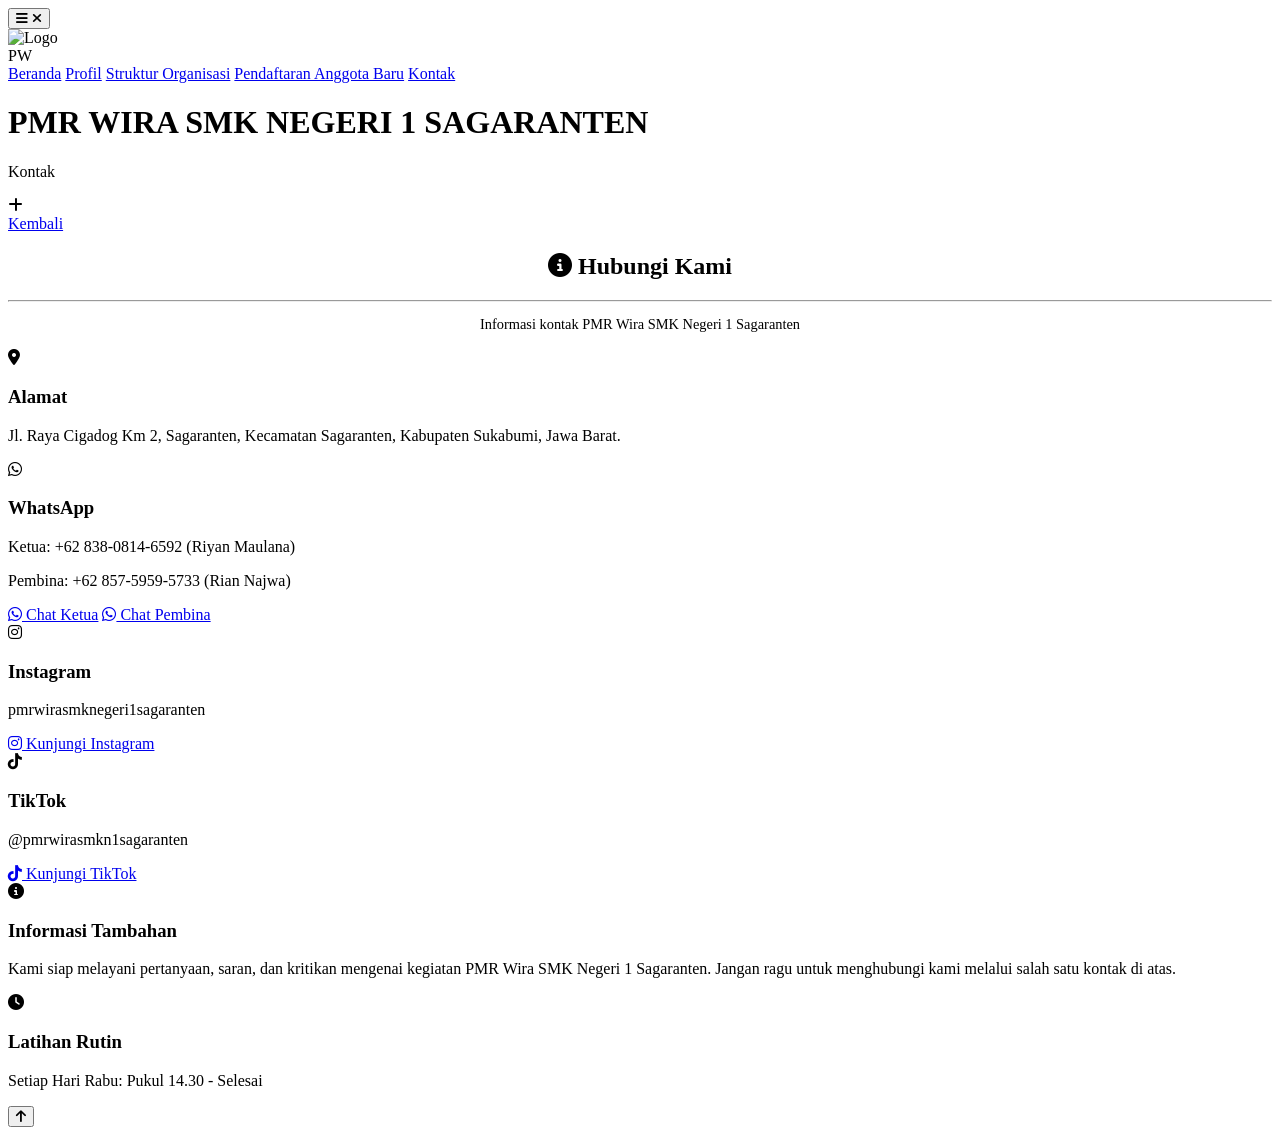
==== kontak.html @ 3808fcbd "Add files via upload" ====
<!DOCTYPE html>
<html lang="id">
<head>
<meta charset="UTF-8">
<meta name="viewport" content="width=device-width, initial-scale=1.0">
<title>Kontak - PMR Wira SMK Negeri 1 Sagaranten</title>
<link rel="preconnect" href="https://fonts.googleapis.com">
<link rel="preconnect" href="https://fonts.gstatic.com" crossorigin>
<link href="https://fonts.googleapis.com/css2?family=Poppins:wght@400;500;600;700;800&display=swap" rel="stylesheet">
<link rel="stylesheet" href="https://cdnjs.cloudflare.com/ajax/libs/font-awesome/6.5.0/css/all.min.css">
<link rel="stylesheet" href="css/style.css">
</head>
<body class="page-fade">
<header>
  <button class="hamburger" aria-label="Buka menu" aria-expanded="false">
    <span class="hamburger-bars"><i class="fa-solid fa-bars"></i></span>
    <span class="hamburger-x"><i class="fa-solid fa-xmark"></i></span>
  </button>
  <div class="logo-wrap">
    <img src="assets/logo.png" alt="Logo">
    <div class="logo-fallback">PW</div>
  </div>
  <div class="nav-overlay"></div>
  <div class="nav-dropdown" role="menu">
    <a href="index.html" role="menuitem">Beranda</a>
    <a href="profil.html" role="menuitem">Profil</a>
    <a href="struktur.html" role="menuitem">Struktur Organisasi</a>
    <a href="pendaftaran.html" role="menuitem">Pendaftaran Anggota Baru</a>
    <a href="kontak.html" role="menuitem">Kontak</a>
  </div>
  <h1 class="page-title">PMR WIRA SMK NEGERI 1 SAGARANTEN</h1>
  <p class="page-subtitle">Kontak</p>
  <div class="header-divider" aria-hidden="true">
    <span class="hd-line hd-line--l"></span>
    <span class="hd-cross"><i class="fa-solid fa-plus"></i></span>
    <span class="hd-line hd-line--r"></span>
  </div>
</header>

<div class="container content-area page-fade">
  <a href="index.html" class="btn-back">Kembali</a>

  <div class="card reveal">
    <h2 class="section-title" style="text-align:center;"><i class="fa-solid fa-circle-info"></i> Hubungi Kami</h2>
    <hr class="section-divider">
    <p style="text-align:center; color:var(--abu); font-size:0.9rem; margin-bottom:16px;">Informasi kontak PMR Wira SMK Negeri 1 Sagaranten</p>
  </div>

  <div class="card reveal">
    <div class="contact-item">
      <div class="contact-icon"><i class="fa-solid fa-location-dot"></i></div>
      <div class="contact-info">
        <h3>Alamat</h3>
        <p>Jl. Raya Cigadog Km 2, Sagaranten, Kecamatan Sagaranten, Kabupaten Sukabumi, Jawa Barat.</p>
      </div>
    </div>
  </div>

  <div class="card reveal">
    <div class="contact-item">
      <div class="contact-icon brand wa"><i class="fa-brands fa-whatsapp"></i></div>
      <div class="contact-info">
        <h3>WhatsApp</h3>
        <p>Ketua: +62 838-0814-6592 (Riyan Maulana)</p>
        <p>Pembina: +62 857-5959-5733 (Rian Najwa)</p>
        <a href="https://wa.me/6283808146592" target="_blank" rel="noopener" class="btn-wa-small"><i class="fa-brands fa-whatsapp"></i> Chat Ketua</a>
        <a href="https://wa.me/6285759595733" target="_blank" rel="noopener" class="btn-wa-small"><i class="fa-brands fa-whatsapp"></i> Chat Pembina</a>
      </div>
    </div>
  </div>

  <div class="card reveal">
    <div class="contact-item">
      <div class="contact-icon brand ig"><i class="fa-brands fa-instagram"></i></div>
      <div class="contact-info">
        <h3>Instagram</h3>
        <p>pmrwirasmknegeri1sagaranten</p>
        <a href="https://www.instagram.com/pmrwirasmknegeri1sagaranten" target="_blank" rel="noopener" class="btn-wa-small"><i class="fa-brands fa-instagram"></i> Kunjungi Instagram</a>
      </div>
    </div>
  </div>

  <div class="card reveal">
    <div class="contact-item">
      <div class="contact-icon brand tt"><i class="fa-brands fa-tiktok"></i></div>
      <div class="contact-info">
        <h3>TikTok</h3>
        <p>@pmrwirasmkn1sagaranten</p>
        <a href="https://www.tiktok.com/@pmrwirasmkn1sagaranten" target="_blank" rel="noopener" class="btn-wa-small"><i class="fa-brands fa-tiktok"></i> Kunjungi TikTok</a>
      </div>
    </div>
  </div>

  <div class="card reveal">
    <div class="contact-item">
      <div class="contact-icon"><i class="fa-solid fa-circle-info"></i></div>
      <div class="contact-info">
        <h3>Informasi Tambahan</h3>
        <p>Kami siap melayani pertanyaan, saran, dan kritikan mengenai kegiatan PMR Wira SMK Negeri 1 Sagaranten. Jangan ragu untuk menghubungi kami melalui salah satu kontak di atas.</p>
      </div>
    </div>
  </div>

  <div class="card reveal">
    <div class="contact-item">
      <div class="contact-icon"><i class="fa-solid fa-clock"></i></div>
      <div class="contact-info">
        <h3>Latihan Rutin</h3>
        <p>Setiap Hari Rabu: Pukul 14.30 - Selesai</p>
      </div>
    </div>
  </div>
</div>

<button class="btn-scrolltop" aria-label="Naik ke atas"><i class="fa-solid fa-arrow-up"></i></button>

<script src="js/script.js"></script>
</body>
</html>
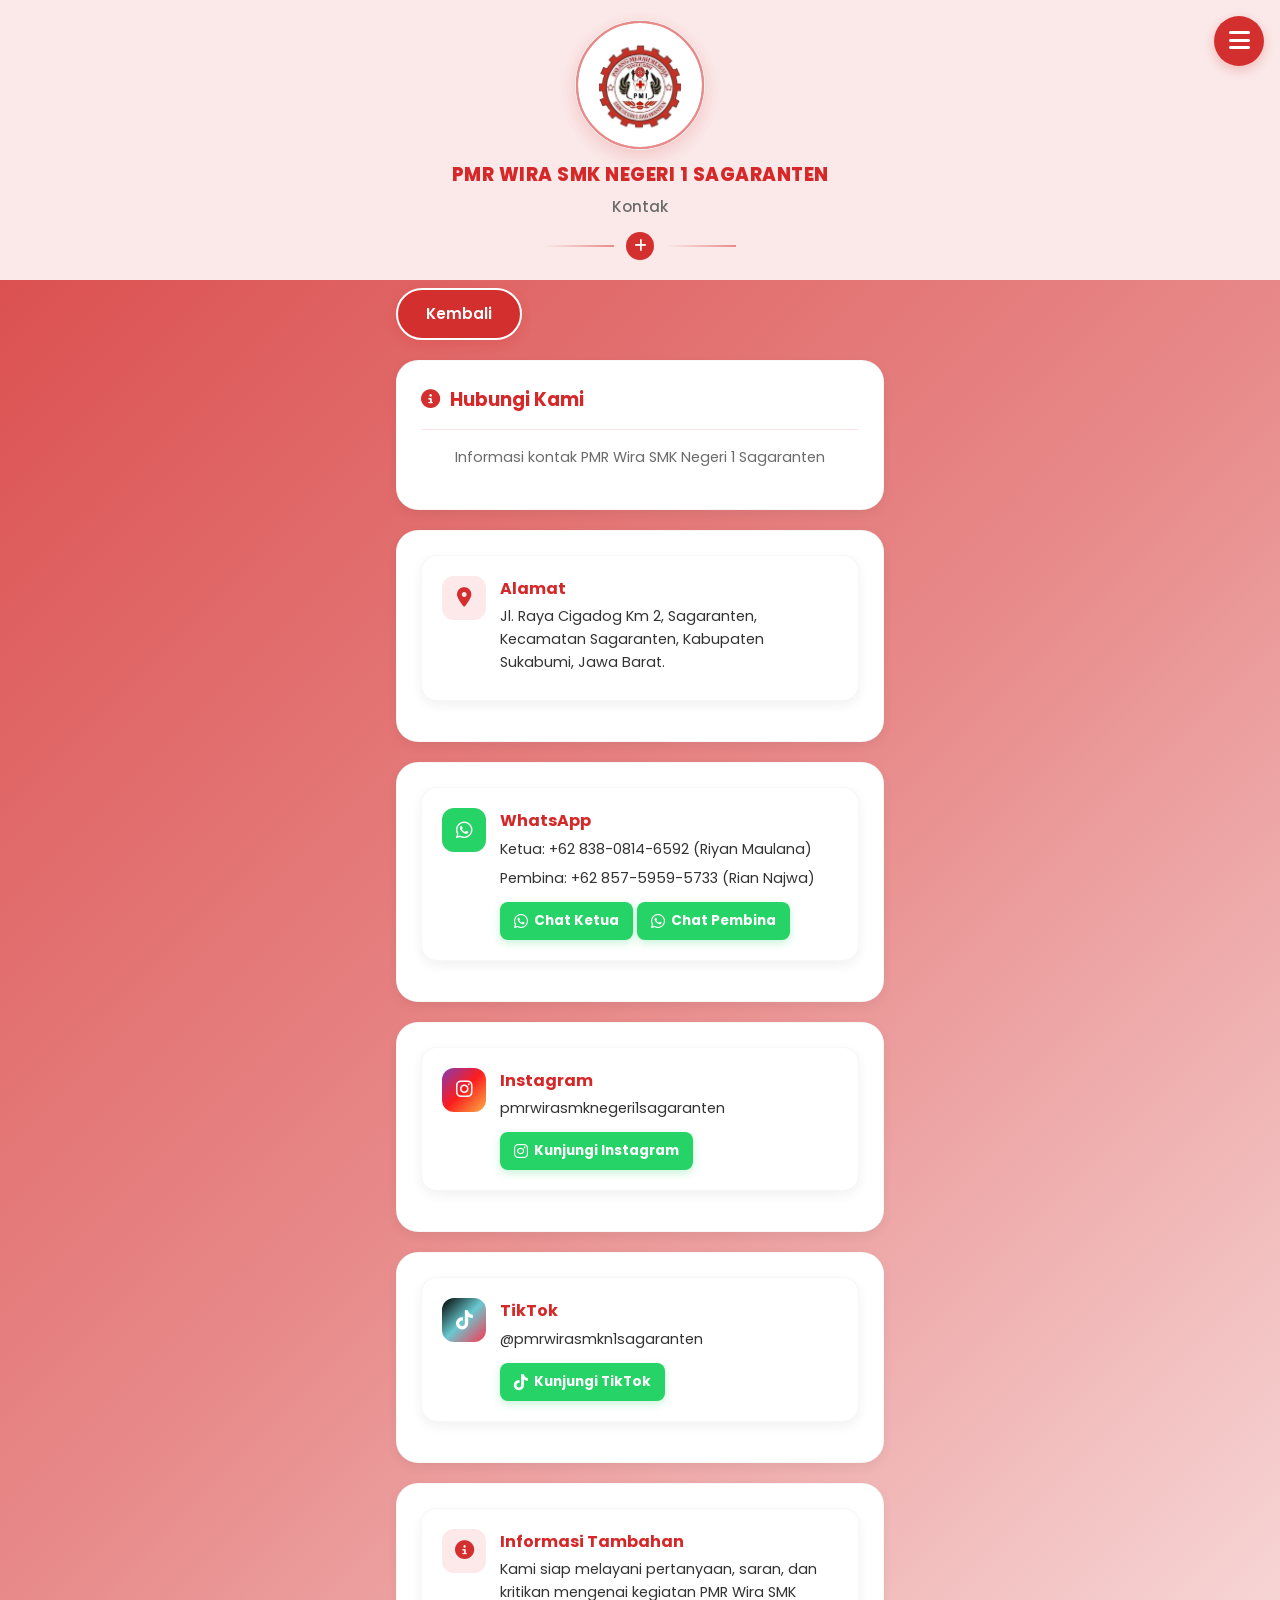
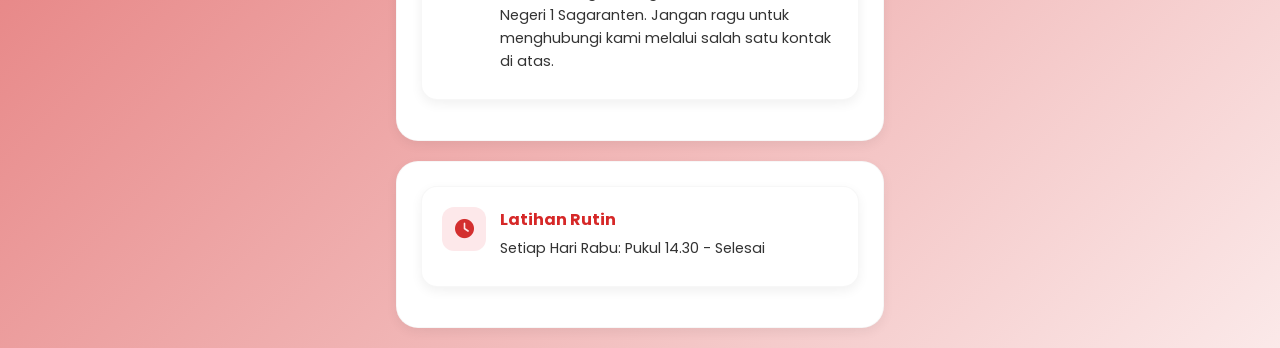
==== commit 44c31aa6: "Add files via upload" ====
--- a/kontak.html
+++ b/kontak.html
@@ -41,17 +41,17 @@
   <a href="index.html" class="btn-back">Kembali</a>
 
   <div class="card reveal">
-    <h2 class="section-title" style="text-align:center;"><i class="fa-solid fa-circle-info"></i> Hubungi Kami</h2>
+    <h2 class="section-title" style="text-align:center;"><i class="fa-solid fa-circle-info"></i> <span data-konten="kontak_judul" data-label="Kontak - Judul">Hubungi Kami</span></h2>
     <hr class="section-divider">
-    <p style="text-align:center; color:var(--abu); font-size:0.9rem; margin-bottom:16px;">Informasi kontak PMR Wira SMK Negeri 1 Sagaranten</p>
+    <p data-konten="kontak_subjudul" data-label="Kontak - Keterangan di bawah judul" style="text-align:center; color:var(--abu); font-size:0.9rem; margin-bottom:16px;">Informasi kontak PMR Wira SMK Negeri 1 Sagaranten</p>
   </div>
 
   <div class="card reveal">
     <div class="contact-item">
       <div class="contact-icon"><i class="fa-solid fa-location-dot"></i></div>
       <div class="contact-info">
-        <h3>Alamat</h3>
-        <p>Jl. Raya Cigadog Km 2, Sagaranten, Kecamatan Sagaranten, Kabupaten Sukabumi, Jawa Barat.</p>
+        <h3 data-konten="kontak_alamat_judul" data-label="Alamat - Judul">Alamat</h3>
+        <p data-konten="kontak_alamat_isi" data-label="Alamat - Isi">Jl. Raya Cigadog Km 2, Sagaranten, Kecamatan Sagaranten, Kabupaten Sukabumi, Jawa Barat.</p>
       </div>
     </div>
   </div>
@@ -60,11 +60,11 @@
     <div class="contact-item">
       <div class="contact-icon brand wa"><i class="fa-brands fa-whatsapp"></i></div>
       <div class="contact-info">
-        <h3>WhatsApp</h3>
-        <p>Ketua: +62 838-0814-6592 (Riyan Maulana)</p>
-        <p>Pembina: +62 857-5959-5733 (Rian Najwa)</p>
-        <a href="https://wa.me/6283808146592" target="_blank" rel="noopener" class="btn-wa-small"><i class="fa-brands fa-whatsapp"></i> Chat Ketua</a>
-        <a href="https://wa.me/6285759595733" target="_blank" rel="noopener" class="btn-wa-small"><i class="fa-brands fa-whatsapp"></i> Chat Pembina</a>
+        <h3 data-konten="kontak_wa_judul" data-label="WhatsApp - Judul">WhatsApp</h3>
+        <p data-konten="kontak_wa_ketua" data-label="WhatsApp - Nomor Ketua">Ketua: +62 838-0814-6592 (Riyan Maulana)</p>
+        <p data-konten="kontak_wa_pembina" data-label="WhatsApp - Nomor Pembina">Pembina: +62 857-5959-5733 (Rian Najwa)</p>
+        <a href="https://wa.me/6283808146592" data-konten-href="kontak_wa_ketua_link" data-label="WhatsApp - Tautan tombol Chat Ketua (format: https://wa.me/62...)" target="_blank" rel="noopener" class="btn-wa-small"><i class="fa-brands fa-whatsapp"></i> <span data-konten="kontak_wa_ketua_tombol" data-label="WhatsApp - Tulisan tombol Ketua">Chat Ketua</span></a>
+        <a href="https://wa.me/6285759595733" data-konten-href="kontak_wa_pembina_link" data-label="WhatsApp - Tautan tombol Chat Pembina (format: https://wa.me/62...)" target="_blank" rel="noopener" class="btn-wa-small"><i class="fa-brands fa-whatsapp"></i> <span data-konten="kontak_wa_pembina_tombol" data-label="WhatsApp - Tulisan tombol Pembina">Chat Pembina</span></a>
       </div>
     </div>
   </div>
@@ -73,9 +73,9 @@
     <div class="contact-item">
       <div class="contact-icon brand ig"><i class="fa-brands fa-instagram"></i></div>
       <div class="contact-info">
-        <h3>Instagram</h3>
-        <p>pmrwirasmknegeri1sagaranten</p>
-        <a href="https://www.instagram.com/pmrwirasmknegeri1sagaranten" target="_blank" rel="noopener" class="btn-wa-small"><i class="fa-brands fa-instagram"></i> Kunjungi Instagram</a>
+        <h3 data-konten="kontak_ig_judul" data-label="Instagram - Judul">Instagram</h3>
+        <p data-konten="kontak_ig_nama" data-label="Instagram - Nama akun">pmrwirasmknegeri1sagaranten</p>
+        <a href="https://www.instagram.com/pmrwirasmknegeri1sagaranten" data-konten-href="kontak_ig_link" data-label="Instagram - Tautan tombol" target="_blank" rel="noopener" class="btn-wa-small"><i class="fa-brands fa-instagram"></i> <span data-konten="kontak_ig_tombol" data-label="Instagram - Tulisan tombol">Kunjungi Instagram</span></a>
       </div>
     </div>
   </div>
@@ -84,9 +84,9 @@
     <div class="contact-item">
       <div class="contact-icon brand tt"><i class="fa-brands fa-tiktok"></i></div>
       <div class="contact-info">
-        <h3>TikTok</h3>
-        <p>@pmrwirasmkn1sagaranten</p>
-        <a href="https://www.tiktok.com/@pmrwirasmkn1sagaranten" target="_blank" rel="noopener" class="btn-wa-small"><i class="fa-brands fa-tiktok"></i> Kunjungi TikTok</a>
+        <h3 data-konten="kontak_tt_judul" data-label="TikTok - Judul">TikTok</h3>
+        <p data-konten="kontak_tt_nama" data-label="TikTok - Nama akun">@pmrwirasmkn1sagaranten</p>
+        <a href="https://www.tiktok.com/@pmrwirasmkn1sagaranten" data-konten-href="kontak_tt_link" data-label="TikTok - Tautan tombol" target="_blank" rel="noopener" class="btn-wa-small"><i class="fa-brands fa-tiktok"></i> <span data-konten="kontak_tt_tombol" data-label="TikTok - Tulisan tombol">Kunjungi TikTok</span></a>
       </div>
     </div>
   </div>
@@ -95,8 +95,8 @@
     <div class="contact-item">
       <div class="contact-icon"><i class="fa-solid fa-circle-info"></i></div>
       <div class="contact-info">
-        <h3>Informasi Tambahan</h3>
-        <p>Kami siap melayani pertanyaan, saran, dan kritikan mengenai kegiatan PMR Wira SMK Negeri 1 Sagaranten. Jangan ragu untuk menghubungi kami melalui salah satu kontak di atas.</p>
+        <h3 data-konten="kontak_info_judul" data-label="Informasi Tambahan - Judul">Informasi Tambahan</h3>
+        <p data-konten="kontak_info_isi" data-label="Informasi Tambahan - Isi">Kami siap melayani pertanyaan, saran, dan kritikan mengenai kegiatan PMR Wira SMK Negeri 1 Sagaranten. Jangan ragu untuk menghubungi kami melalui salah satu kontak di atas.</p>
       </div>
     </div>
   </div>
@@ -105,8 +105,8 @@
     <div class="contact-item">
       <div class="contact-icon"><i class="fa-solid fa-clock"></i></div>
       <div class="contact-info">
-        <h3>Latihan Rutin</h3>
-        <p>Setiap Hari Rabu: Pukul 14.30 - Selesai</p>
+        <h3 data-konten="kontak_latihan_judul" data-label="Latihan Rutin - Judul">Latihan Rutin</h3>
+        <p data-konten="kontak_latihan_isi" data-label="Latihan Rutin - Jadwal">Setiap Hari Rabu: Pukul 14.30 - Selesai</p>
       </div>
     </div>
   </div>
@@ -115,5 +115,6 @@
 <button class="btn-scrolltop" aria-label="Naik ke atas"><i class="fa-solid fa-arrow-up"></i></button>
 
 <script src="js/script.js"></script>
+<script src="js/konten.js"></script>
 </body>
 </html>
--- a/css/style.css
+++ b/css/style.css
@@ -0,0 +1,1068 @@
+﻿/* ============================================================
+   PMR WIRA SMK NEGERI 1 SAGARANTEN
+   Stylesheet tunggal untuk semua halaman
+   ============================================================ */
+
+/* ---------- Variabel Warna ---------- */
+:root {
+  --merah-utama: #D32F2F;
+  --merah-judul: #D62828;
+  --merah-hover: #B71C1C;
+  --koral: #D94545;
+  --merah-muda: #E88A8A;
+  --pink-muda: #FDE8EA;
+  --pink-header: #FBE9E9;
+  --garis-pisah: #FCE4E7;
+  --abu: #6B6B6B;
+  --gelap: #333;
+  --wa: #25D366;
+}
+
+/* ---------- Reset & Dasar ---------- */
+* { margin: 0; padding: 0; box-sizing: border-box; }
+html { scroll-behavior: smooth; font-family: 'Poppins', sans-serif; }
+body {
+  font-family: 'Poppins', sans-serif;
+  background: linear-gradient(135deg, var(--koral), var(--merah-muda), var(--pink-header));
+  min-height: 100vh; color: var(--gelap); line-height: 1.6;
+  overflow-x: hidden;
+}
+a { color: inherit; text-decoration: none; }
+ul, ol { list-style: none; }
+img { display: block; max-width: 100%; height: auto; }
+
+/* ---------- Reveal (Scroll Reveal) ---------- */
+html.reveal-ready .reveal {
+  opacity: 0; transform: translateY(20px);
+  transition: opacity 0.6s ease, transform 0.6s ease;
+}
+html.reveal-ready .reveal.is-visible {
+  opacity: 1; transform: translateY(0);
+}
+@media (prefers-reduced-motion: reduce) {
+  html.reveal-ready .reveal { opacity: 1; transform: none; transition: none; }
+}
+
+/* ---------- Layout Umum ---------- */
+.container {
+  max-width: 520px; width: 100%; margin: 0 auto;
+  padding: 0 16px; box-sizing: border-box;
+}
+.struktur .container { max-width: 900px; }
+.card {
+  background: #fff; border-radius: 22px; padding: 24px;
+  margin-bottom: 20px; width: 100%; min-width: 0;
+  overflow-wrap: anywhere;
+  box-shadow: 0 4px 12px rgba(0,0,0,0.06);
+  border: 1px solid rgba(0,0,0,0.03);
+}
+.card .section-title {
+  display: flex; align-items: center; gap: 10px;
+  color: var(--merah-judul); font-weight: 700; font-size: 1.15rem;
+  margin-bottom: 14px; text-align: left;
+}
+.card .section-title i { color: var(--merah-utama); font-size: 1.2rem; }
+.card .section-divider {
+  height: 1px; background: var(--garis-pisah);
+  margin-bottom: 16px; border: none;
+}
+.item {
+  background: var(--pink-muda); border-radius: 16px; padding: 16px;
+  margin-bottom: 12px; display: flex; flex-direction: column;
+  gap: 6px; align-items: center; text-align: center;
+}
+.item.misi-item {
+  align-items: flex-start; text-align: left; flex-direction: row;
+}
+.item .item-icon { color: var(--merah-utama); font-size: 1.15rem; width: 24px; text-align: center; }
+.item .item-judul { color: var(--merah-judul); font-weight: 600; font-size: 0.95rem; }
+.item .item-desc { color: var(--gelap); font-size: 0.9rem; opacity: 0.9; }
+/* ---------- Header ---------- */
+header {
+  background: var(--pink-header);
+  text-align: center;
+  padding: 20px 16px 16px;
+  position: relative;
+  width: 100%;
+  z-index: 100;
+}
+.logo-wrap {
+  width: 130px;
+  height: 130px;
+  margin: 0 auto 10px;
+  border-radius: 50%;
+  background: #fff;
+  padding: 10px;
+  box-shadow: 0 6px 18px rgba(211, 47, 47, 0.18);
+  border: 1px solid rgba(0, 0, 0, 0.06);
+  position: relative;
+  z-index: 2;
+  pointer-events: auto;
+}
+.logo-wrap img {
+  width: 100%;
+  height: 100%;
+  object-fit: contain;
+  border-radius: 40%;
+  display: block;
+}
+.logo-fallback {
+  width: 100%;
+  height: 100%;
+  border-radius: 50%;
+  background: linear-gradient(135deg, var(--merah-utama), var(--koral));
+  display: flex;
+  align-items: center;
+  justify-content: center;
+  color: #fff;
+  font-weight: 800;
+  font-size: 1.6rem;
+  font-family: 'Poppins', sans-serif;
+  display: none;
+}
+.logo-wrap::before,
+.logo-wrap::after {
+  content: '';
+  position: absolute;
+  inset: 0;
+  border-radius: 50%;
+  border: 2px solid var(--merah-muda);
+  z-index: 1;
+  pointer-events: none;
+  animation: logoRing 3s ease-in-out infinite;
+}
+.logo-wrap::after {
+  animation-delay: 1.5s;
+}
+@keyframes logoRing {
+  0% { transform: scale(1); opacity: 0.5; }
+  100% { transform: scale(1.25); opacity: 0; }
+}
+@media (max-width: 399px) {
+  .logo-wrap { width: 110px; height: 110px; }
+}
+
+/* Hamburger */
+.hamburger {
+  position: absolute;
+  top: 16px;
+  right: 16px;
+  width: 50px;
+  height: 50px;
+  background: var(--merah-utama);
+  border: none;
+  border-radius: 50%;
+  color: #fff;
+  font-size: 1.5rem;
+  display: flex;
+  align-items: center;
+  justify-content: center;
+  cursor: pointer;
+  z-index: 200;
+  box-shadow: 0 4px 12px rgba(211, 47, 47, 0.25);
+  transition: transform 0.2s ease;
+}
+.hamburger:active { transform: scale(0.95); }
+.hamburger .hamburger-x { display: none; }
+.hamburger.active .hamburger-bars { display: none; }
+.hamburger.active .hamburger-x { display: block; }
+
+/* Dropdown menu */
+.nav-dropdown {
+  position: absolute;
+  top: 100%;
+  right: 16px;
+  left: 16px;
+  background: #fff;
+  border-radius: 16px;
+  box-shadow: 0 8px 24px rgba(0, 0, 0, 0.12);
+  padding: 16px;
+  display: none;
+  flex-direction: column;
+  gap: 8px;
+  z-index: 150;
+  border: 1px solid rgba(0, 0, 0, 0.06);
+  transform-origin: top;
+  opacity: 0;
+  transform: translateY(-10px);
+  transition: opacity 0.25s ease, transform 0.25s ease;
+}
+.nav-dropdown.open {
+  display: flex;
+  opacity: 1;
+  transform: translateY(0);
+}
+.nav-dropdown a {
+  display: block;
+  padding: 12px 16px;
+  border-radius: 10px;
+  color: var(--gelap);
+  font-weight: 500;
+  font-size: 0.95rem;
+  transition: background 0.2s ease, color 0.2s ease;
+}
+.nav-dropdown a:hover,
+.nav-dropdown a:focus {
+  background: var(--pink-muda);
+  color: var(--merah-utama);
+}
+.nav-overlay {
+  position: fixed;
+  inset: 0;
+  background: rgba(0, 0, 0, 0.3);
+  z-index: 140;
+  display: none;
+  backdrop-filter: blur(2px);
+}
+.nav-overlay.open { display: block; }
+
+.page-title {
+  color: var(--merah-judul);
+  font-weight: 800;
+  font-size: 1.15rem;
+  text-transform: uppercase;
+  letter-spacing: 0.5px;
+  margin-bottom: 6px;
+}
+.page-subtitle {
+  color: var(--abu);
+  font-size: 0.95rem;
+  font-weight: 500;
+  margin-bottom: 10px;
+}
+.header-divider {
+  display: flex;
+  align-items: center;
+  gap: 12px;
+  margin: 12px auto 4px;
+  justify-content: center;
+}
+.hd-line {
+  flex: 1;
+  height: 2px;
+  max-width: 70px;
+  background: linear-gradient(to right, transparent, var(--merah-muda));
+}
+.hd-cross {
+  width: 28px;
+  height: 28px;
+  background: var(--merah-utama);
+  border-radius: 50%;
+  display: flex;
+  align-items: center;
+  justify-content: center;
+  flex-shrink: 0;
+  animation: crossPulse 2.4s ease-in-out infinite;
+}
+.hd-cross i { color: #fff; font-size: 14px; }
+@keyframes crossPulse {
+  0%, 100% { transform: scale(1); }
+  50% { transform: scale(1.12); }
+}
+
+/* ---------- Tombol Kembali ---------- */
+.btn-back {
+  display: inline-block;
+  background: var(--merah-utama);
+  color: #fff;
+  font-weight: 600;
+  font-size: 0.95rem;
+  padding: 12px 28px;
+  border-radius: 50px;
+  border: 2px solid #fff;
+  box-shadow: 0 4px 12px rgba(211, 47, 47, 0.2);
+  margin-bottom: 20px;
+  transition: transform 0.2s ease, background 0.2s ease, box-shadow 0.2s ease;
+  cursor: pointer;
+  text-align: left;
+}
+.btn-back:hover,
+.btn-back:focus {
+  background: var(--merah-hover);
+  transform: translateY(-2px);
+  box-shadow: 0 6px 16px rgba(211, 47, 47, 0.3);
+}
+.btn-back:active { transform: scale(0.97); }
+
+/* ---------- Konten Area ---------- */
+.content-area { margin-top: 8px; }
+/* ---------- Beranda: Menu Cards ---------- */
+.menu-card {
+  display: block;
+  background: #fff;
+  border-radius: 22px;
+  padding: 24px;
+  margin-bottom: 18px;
+  text-align: center;
+  box-shadow: 0 4px 12px rgba(0, 0, 0, 0.06);
+  border: 1px solid rgba(0, 0, 0, 0.03);
+  transition: transform 0.25s ease, box-shadow 0.25s ease;
+  position: relative;
+  overflow: hidden;
+}
+.menu-card:hover,
+.menu-card:focus-within {
+  transform: translateY(-4px);
+  box-shadow: 0 12px 28px rgba(0, 0, 0, 0.12);
+}
+.menu-card .icon-box {
+  width: 80px;
+  height: 80px;
+  background: var(--pink-muda);
+  border-radius: 20px;
+  margin: 0 auto 14px;
+  display: flex;
+  align-items: center;
+  justify-content: center;
+  transition: background 0.25s ease, color 0.25s ease;
+}
+.menu-card .icon-box i {
+  color: var(--merah-utama);
+  font-size: 1.8rem;
+  transition: color 0.25s ease;
+}
+.menu-card:hover .icon-box,
+.menu-card:focus-within .icon-box {
+  background: linear-gradient(135deg, var(--merah-utama), var(--koral));
+}
+.menu-card:hover .icon-box i,
+.menu-card:focus-within .icon-box i {
+  color: #fff;
+}
+.menu-card .menu-label {
+  font-weight: 600;
+  font-size: 1rem;
+  color: var(--gelap);
+}
+
+/* ---------- Profil: Tagline Typing ---------- */
+.tagline-typing {
+  display: inline-block;
+  font-style: italic;
+  color: var(--abu);
+  font-size: 1rem;
+  margin-top: 8px;
+}
+.typing-cursor {
+  display: inline-block;
+  width: 2px;
+  background: var(--merah-utama);
+  margin-left: 2px;
+  animation: blink 1s infinite;
+  vertical-align: middle;
+}
+@keyframes blink {
+  0%, 100% { opacity: 1; }
+  50% { opacity: 0; }
+}
+@media (prefers-reduced-motion: reduce) {
+  .typing-cursor { animation: none; opacity: 1; }
+}
+.tagline-shine {
+  position: relative;
+  overflow: hidden;
+}
+.tagline-shine::after {
+  content: '';
+  position: absolute;
+  inset: 0;
+  background: linear-gradient(90deg, transparent, rgba(255,255,255,0.6), transparent);
+  transform: translateX(-100%);
+  animation: shine 6s ease-in-out infinite;
+  pointer-events: none;
+}
+@keyframes shine {
+  0%, 80%, 100% { transform: translateX(-100%); }
+  90% { transform: translateX(100%); }
+}
+@media (prefers-reduced-motion: reduce) {
+  .tagline-shine::after { animation: none; display: none; }
+}
+
+/* ---------- Struktur: Search & Filter ---------- */
+.struktur-header { margin-bottom: 16px; }
+.search-box { position: relative; margin-bottom: 12px; }
+.search-box input {
+  width: 100%;
+  padding: 12px 44px 12px 16px;
+  border: 2px solid var(--garis-pisah);
+  border-radius: 12px;
+  font-family: 'Poppins', sans-serif;
+  font-size: 0.95rem;
+  background: #fff;
+  box-sizing: border-box;
+}
+.search-box input:focus {
+  outline: none;
+  border-color: var(--merah-utama);
+}
+.search-box .search-icon {
+  position: absolute;
+  left: 14px;
+  top: 50%;
+  transform: translateY(-50%);
+  color: var(--abu);
+  font-size: 1rem;
+}
+.search-box .btn-clear {
+  position: absolute;
+  right: 10px;
+  top: 50%;
+  transform: translateY(-50%);
+  background: none;
+  border: none;
+  color: var(--abu);
+  font-size: 1.2rem;
+  cursor: pointer;
+  display: none;
+  padding: 4px;
+}
+.filter-chips {
+  display: flex;
+  gap: 8px;
+  overflow-x: auto;
+  padding-bottom: 8px;
+  margin-bottom: 12px;
+  scrollbar-width: thin;
+  scrollbar-color: var(--merah-muda) transparent;
+}
+.filter-chips::-webkit-scrollbar { height: 6px; }
+.filter-chips::-webkit-scrollbar-track { background: transparent; }
+.filter-chips::-webkit-scrollbar-thumb {
+  background: var(--merah-muda);
+  border-radius: 3px;
+}
+.filter-chip {
+  padding: 8px 16px;
+  border: 2px solid var(--merah-utama);
+  border-radius: 50px;
+  font-size: 0.85rem;
+  font-weight: 600;
+  color: var(--merah-utama);
+  background: #fff;
+  cursor: pointer;
+  white-space: nowrap;
+  transition: all 0.2s ease;
+  flex-shrink: 0;
+}
+.filter-chip.active {
+  background: var(--merah-utama);
+  color: #fff;
+}
+.filter-chip:focus { outline: 2px solid var(--merah-utama); }
+.result-info {
+  font-size: 0.85rem;
+  color: var(--abu);
+  margin-bottom: 12px;
+  font-weight: 500;
+}
+.no-results {
+  text-align: center;
+  padding: 32px 16px;
+  background: #fff;
+  border-radius: 22px;
+  color: var(--abu);
+}
+.no-results button {
+  margin-top: 12px;
+  background: var(--merah-utama);
+  color: #fff;
+  border: none;
+  padding: 10px 20px;
+  border-radius: 8px;
+  font-family: 'Poppins', sans-serif;
+  font-weight: 600;
+  cursor: pointer;
+}
+.no-results button:hover { background: var(--merah-hover); }
+/* ---------- Struktur: Timeline & Cards ---------- */
+.timeline-group { margin-bottom: 24px; position: relative; }
+.timeline-group .group-line {
+  position: absolute;
+  left: 22px;
+  top: 48px;
+  bottom: 20px;
+  width: 2px;
+  background: linear-gradient(to bottom, var(--merah-muda), var(--pink-muda));
+  z-index: 0;
+}
+@media (max-width: 479px) {
+  .timeline-group .group-line {
+    left: 16px;
+    top: 44px;
+  }
+}
+.group-marker {
+  position: relative;
+  z-index: 2;
+  display: flex;
+  align-items: center;
+  gap: 10px;
+  margin-bottom: 14px;
+}
+.group-marker .group-badge {
+  width: 34px;
+  height: 34px;
+  border-radius: 50%;
+  background: #fff;
+  border: 2px solid var(--merah-utama);
+  display: flex;
+  align-items: center;
+  justify-content: center;
+  flex-shrink: 0;
+}
+.group-marker .group-badge i {
+  color: var(--merah-utama);
+  font-size: 1.1rem;
+}
+.group-marker .group-name {
+  font-weight: 700;
+  color: var(--merah-judul);
+  font-size: 0.95rem;
+  white-space: nowrap;
+}
+@media (max-width: 479px) {
+  .group-marker { gap: 8px; }
+  .group-marker .group-name { font-size: 0.85rem; }
+}
+.member-card {
+  background: #fff;
+  border-radius: 16px;
+  padding: 16px;
+  margin-bottom: 14px;
+  border: 1px solid rgba(0, 0, 0, 0.06);
+  box-shadow: 0 4px 12px rgba(0, 0, 0, 0.06);
+  transition: transform 0.2s ease, box-shadow 0.2s ease;
+  position: relative;
+  overflow: hidden;
+}
+.member-card:hover,
+.member-card:focus {
+  transform: translateY(-3px);
+  box-shadow: 0 8px 20px rgba(0, 0, 0, 0.1);
+}
+.member-card.single {
+  max-width: 360px;
+  margin: 0 auto;
+  text-align: center;
+}
+.member-grid {
+  display: grid;
+  grid-template-columns: 1fr;
+  gap: 14px;
+}
+@media (min-width: 600px) {
+  .member-grid { grid-template-columns: 1fr 1fr; }
+}
+.member-avatar {
+  width: 100px;
+  height: 100px;
+  border-radius: 50%;
+  object-fit: cover;
+  border: 3px solid var(--pink-muda);
+  background: linear-gradient(135deg, var(--merah-utama), var(--koral));
+  margin: 0 auto 12px;
+  display: block;
+}
+.member-card.single .member-avatar {
+  width: 120px;
+  height: 120px;
+  margin-bottom: 14px;
+}
+.member-avatar-fallback {
+  width: 100%;
+  height: 100%;
+  border-radius: 50%;
+  background: linear-gradient(135deg, var(--merah-utama), var(--koral));
+  display: flex;
+  align-items: center;
+  justify-content: center;
+  color: #fff;
+  font-weight: 800;
+  font-size: 1.5rem;
+}
+.member-name {
+  color: var(--merah-judul);
+  font-weight: 700;
+  font-size: 0.95rem;
+  margin-bottom: 4px;
+}
+.member-role {
+  background: var(--merah-utama);
+  color: #fff;
+  font-size: 0.8rem;
+  font-weight: 600;
+  padding: 4px 10px;
+  border-radius: 20px;
+  display: inline-block;
+  margin-bottom: 6px;
+}
+.member-class {
+  color: var(--abu);
+  font-size: 0.8rem;
+  font-weight: 500;
+}
+
+/* ---------- Modal Detail ---------- */
+.modal-overlay {
+  position: fixed;
+  inset: 0;
+  background: rgba(0, 0, 0, 0.55);
+  backdrop-filter: blur(6px);
+  z-index: 1000;
+  display: none;
+  align-items: center;
+  justify-content: center;
+  padding: 20px;
+  opacity: 0;
+  transition: opacity 0.3s ease;
+}
+.modal-overlay.open {
+  display: flex;
+  opacity: 1;
+}
+.modal {
+  background: #fff;
+  border-radius: 24px;
+  width: 100%;
+  max-width: 420px;
+  overflow: hidden;
+  box-shadow: 0 20px 40px rgba(0, 0, 0, 0.25);
+  transform: scale(0.9);
+  transition: transform 0.3s ease;
+  opacity: 0;
+  transition: opacity 0.3s ease, transform 0.3s ease;
+}
+.modal-overlay.open .modal {
+  transform: scale(1);
+  opacity: 1;
+}
+.modal-header {
+  background: linear-gradient(135deg, var(--merah-utama), var(--koral));
+  position: relative;
+  padding: 20px;
+  text-align: center;
+}
+.modal-close {
+  position: absolute;
+  top: 12px;
+  right: 12px;
+  width: 36px;
+  height: 36px;
+  background: #fff;
+  border: none;
+  border-radius: 50%;
+  color: var(--merah-utama);
+  font-size: 1.4rem;
+  display: flex;
+  align-items: center;
+  justify-content: center;
+  cursor: pointer;
+  box-shadow: 0 3px 8px rgba(0, 0, 0, 0.15);
+  transition: transform 0.2s ease;
+}
+.modal-close:hover {
+  transform: scale(1.05);
+  background: var(--pink-muda);
+}
+.modal-avatar {
+  width: 110px;
+  height: 110px;
+  border-radius: 50%;
+  object-fit: cover;
+  border: 4px solid #fff;
+  background: linear-gradient(135deg, var(--merah-utama), var(--koral));
+  position: absolute;
+  bottom: -55px;
+  left: 50%;
+  transform: translateX(-50%);
+  z-index: 3;
+}
+.modal-avatar-fallback {
+  width: 100%;
+  height: 100%;
+  border-radius: 50%;
+  background: linear-gradient(135deg, var(--merah-utama), var(--koral));
+  display: flex;
+  align-items: center;
+  justify-content: center;
+  color: #fff;
+  font-weight: 800;
+  font-size: 1.8rem;
+}
+.modal-body {
+  padding: 30px 20px 24px;
+  text-align: center;
+}
+.modal-name {
+  color: var(--merah-judul);
+  font-weight: 800;
+  font-size: 1.25rem;
+  margin-bottom: 8px;
+}
+.modal-role-pill {
+  background: var(--merah-utama);
+  color: #fff;
+  font-size: 0.75rem;
+  font-weight: 600;
+  padding: 4px 12px;
+  border-radius: 20px;
+  display: inline-block;
+  margin-bottom: 18px;
+}
+.modal-info {
+  background: var(--pink-muda);
+  border-radius: 16px;
+  padding: 16px;
+  margin-bottom: 20px;
+  text-align: left;
+}
+.modal-info-row {
+  display: flex;
+  gap: 10px;
+  margin-bottom: 10px;
+}
+.modal-info-row:last-child { margin-bottom: 0; }
+.modal-info-label {
+  font-size: 0.7rem;
+  font-weight: 700;
+  text-transform: uppercase;
+  color: var(--merah-judul);
+  letter-spacing: 0.5px;
+  flex-shrink: 0;
+}
+.modal-info-value {
+  color: var(--gelap);
+  font-size: 0.9rem;
+  font-weight: 500;
+}
+.btn-wa {
+  display: block;
+  background: var(--wa);
+  color: #fff;
+  border: none;
+  padding: 12px;
+  border-radius: 12px;
+  font-family: 'Poppins', sans-serif;
+  font-weight: 700;
+  font-size: 0.95rem;
+  cursor: pointer;
+  width: 100%;
+  box-shadow: 0 4px 12px rgba(37, 211, 102, 0.3);
+  transition: background 0.2s ease, transform 0.2s ease;
+}
+.btn-wa:hover {
+  background: #1ebe57;
+  transform: translateY(-1px);
+}
+.btn-wa i { margin-right: 8px; }
+@media (prefers-reduced-motion: reduce) {
+  .member-card,
+  .menu-card,
+  .modal,
+  .nav-dropdown,
+  .hamburger { transition: none; }
+  .member-card:hover,
+  .menu-card:hover { transform: none; }
+  .logo-wrap::before,
+  .logo-wrap::after { animation: none; }
+  .hd-cross { animation: none; }
+}
+
+/* ---------- Pendaftaran & Formulir ---------- */
+.benefit-list {
+  display: flex;
+  flex-direction: column;
+  gap: 10px;
+  margin-bottom: 16px;
+}
+.benefit-item {
+  display: flex;
+  align-items: flex-start;
+  gap: 10px;
+  font-size: 0.95rem;
+  color: var(--gelap);
+  transition: transform 0.2s ease;
+}
+.benefit-item:hover { transform: translateX(4px); }
+.benefit-item .benefit-emoji {
+  font-size: 1.2rem;
+  flex-shrink: 0;
+}
+.field-group { margin-bottom: 16px; }
+.field-label {
+  display: flex;
+  align-items: center;
+  gap: 8px;
+  font-weight: 600;
+  color: var(--merah-judul);
+  font-size: 0.9rem;
+  margin-bottom: 8px;
+}
+.field-label i { color: var(--merah-utama); font-size: 1rem; }
+.field-input {
+  width: 100%;
+  padding: 12px 16px;
+  border: 2px solid var(--garis-pisah);
+  border-radius: 12px;
+  font-family: 'Poppins', sans-serif;
+  font-size: 0.95rem;
+  background: #fff;
+  box-sizing: border-box;
+}
+.field-input:focus {
+  outline: none;
+  border-color: var(--merah-utama);
+}
+.field-input.error {
+  border-color: var(--merah-utama);
+  background: #fdf0f0;
+}
+.field-error {
+  color: var(--merah-judul);
+  font-size: 0.8rem;
+  margin-top: 6px;
+  display: none;
+  animation: shake 0.4s ease;
+}
+.field-error.show { display: block; }
+@keyframes shake {
+  0%, 100% { transform: translateX(0); }
+  20%, 60% { transform: translateX(-5px); }
+  40%, 80% { transform: translateX(5px); }
+}
+.btn-submit {
+  background: var(--merah-utama);
+  color: #fff;
+  border: none;
+  padding: 14px;
+  border-radius: 14px;
+  font-family: 'Poppins', sans-serif;
+  font-weight: 700;
+  font-size: 1rem;
+  cursor: pointer;
+  width: 100%;
+  box-shadow: 0 4px 12px rgba(211, 47, 47, 0.25);
+  transition: background 0.2s ease, transform 0.1s ease;
+  display: flex;
+  align-items: center;
+  justify-content: center;
+  gap: 8px;
+}
+.btn-submit:hover { background: var(--merah-hover); }
+.btn-submit:active { transform: scale(0.97); }
+.btn-submit.loading { position: relative; color: transparent !important; }
+.btn-submit.loading::after {
+  content: '';
+  position: absolute;
+  width: 20px;
+  height: 20px;
+  border: 2px solid rgba(255,255,255,0.3);
+  border-top-color: #fff;
+  border-radius: 50%;
+  animation: spin 0.8s linear infinite;
+}
+@keyframes spin { to { transform: rotate(360deg); } }
+.msg-success {
+  background: var(--pink-muda);
+  border: 1px solid var(--merah-muda);
+  border-radius: 14px;
+  padding: 16px;
+  text-align: center;
+  display: none;
+  animation: fadeIn 0.4s ease;
+}
+.msg-success.show { display: block; }
+.msg-success .check-icon {
+  width: 48px;
+  height: 48px;
+  background: var(--wa);
+  border-radius: 50%;
+  display: flex;
+  align-items: center;
+  justify-content: center;
+  margin: 0 auto 12px;
+  animation: checkPop 0.6s ease;
+}
+.msg-success .check-icon i {
+  color: #fff;
+  font-size: 1.6rem;
+}
+.msg-success h3 {
+  color: var(--merah-judul);
+  font-weight: 700;
+  margin-bottom: 6px;
+}
+.msg-success p { color: var(--abu); font-size: 0.9rem; }
+@keyframes checkPop {
+  0% { transform: scale(0); }
+  80% { transform: scale(1.15); }
+  100% { transform: scale(1); }
+}
+@keyframes fadeIn {
+  from { opacity: 0; transform: translateY(10px); }
+  to { opacity: 1; transform: translateY(0); }
+}
+
+/* ---------- Kontak ---------- */
+.contact-item {
+  background: #fff;
+  border-radius: 16px;
+  padding: 20px;
+  margin-bottom: 16px;
+  display: flex;
+  gap: 14px;
+  align-items: flex-start;
+  box-shadow: 0 4px 12px rgba(0, 0, 0, 0.06);
+  border: 1px solid rgba(0, 0, 0, 0.03);
+}
+.contact-item .contact-icon {
+  width: 44px;
+  height: 44px;
+  border-radius: 12px;
+  background: var(--pink-muda);
+  color: var(--merah-utama);
+  display: flex;
+  align-items: center;
+  justify-content: center;
+  font-size: 1.2rem;
+  flex-shrink: 0;
+}
+.contact-item .contact-icon.brand { color: #fff; }
+.contact-item .contact-icon.brand.ig {
+  background: linear-gradient(135deg, #833ab4, #fd1d1d, #fcb045);
+}
+.contact-item .contact-icon.brand.tt {
+  background: linear-gradient(135deg, #000, #69c9d0, #fe344e);
+}
+.contact-item .contact-icon.brand.wa { background: var(--wa); }
+.contact-info h3 {
+  color: var(--merah-judul);
+  font-weight: 700;
+  font-size: 1rem;
+  margin-bottom: 4px;
+}
+.contact-info p {
+  color: var(--gelap);
+  font-size: 0.9rem;
+  margin-bottom: 6px;
+}
+.btn-wa-small {
+  display: inline-flex;
+  align-items: center;
+  gap: 6px;
+  background: var(--wa);
+  color: #fff;
+  border: none;
+  padding: 8px 14px;
+  border-radius: 8px;
+  font-family: 'Poppins', sans-serif;
+  font-weight: 700;
+  font-size: 0.85rem;
+  cursor: pointer;
+  margin-top: 6px;
+  box-shadow: 0 3px 8px rgba(37, 211, 102, 0.25);
+}
+.btn-wa-small:hover { background: #1ebe57; }
+.btn-wa-small i { font-size: 1rem; }
+
+/* ---------- Tombol Naik ---------- */
+.btn-scrolltop {
+  position: fixed;
+  right: 20px;
+  bottom: 20px;
+  width: 48px;
+  height: 48px;
+  background: var(--merah-utama);
+  color: #fff;
+  border: none;
+  border-radius: 50%;
+  font-size: 1.2rem;
+  display: flex;
+  align-items: center;
+  justify-content: center;
+  cursor: pointer;
+  z-index: 200;
+  box-shadow: 0 4px 12px rgba(211, 47, 47, 0.3);
+  opacity: 0;
+  visibility: hidden;
+  transition: opacity 0.3s ease, visibility 0.3s ease, transform 0.2s ease;
+}
+.btn-scrolltop.show {
+  opacity: 1;
+  visibility: visible;
+}
+.btn-scrolltop:hover {
+  background: var(--merah-hover);
+  transform: translateY(-2px);
+}
+
+/* ---------- Page Transition ---------- */
+.page-fade {
+  animation: pageFadeIn 0.4s ease;
+}
+@keyframes pageFadeIn {
+  from { opacity: 0; }
+  to { opacity: 1; }
+}
+@media (prefers-reduced-motion: reduce) {
+  .page-fade { animation: none; opacity: 1; }
+}
+
+/* ---------- Utilitas ---------- */
+.text-center { text-align: center; }
+.mt-8 { margin-top: 8px; }
+.mb-12 { margin-bottom: 12px; }
+.hidden { display: none !important; }
+
+/* ============================================================
+   STRUKTUR PAGE SPECIFIC
+   ============================================================ */
+.struktur .container {
+  max-width: 900px;
+  width: 100%;
+  margin: 0 auto;
+  padding: 0 16px;
+  box-sizing: border-box;
+}
+.strukturs-judul {
+  margin-bottom: 20px;
+}
+.strukturs-filter {
+  margin-bottom: 20px;
+}
+.struktur-header {
+  display: none;
+}
+.timeline-group {
+  padding-left: 56px;
+  position: relative;
+  margin-bottom: 24px;
+}
+.timeline-group .group-line {
+  left: 22px;
+  top: 48px;
+  bottom: 20px;
+  width: 2px;
+  background: linear-gradient(to bottom, var(--merah-muda), var(--pink-muda));
+  z-index: 0;
+  position: absolute;
+}
+@media (max-width: 479px) {
+  .timeline-group {
+    padding-left: 48px;
+  }
+  .timeline-group .group-line {
+    left: 16px;
+    top: 44px;
+  }
+}
+.struktur-data {
+  overflow: visible;
+}
+.struktur-data .reveal,
+.struktur-data .reveal.is-visible {
+  opacity: 1;
+  transform: none;
+  visibility: visible;
+}
